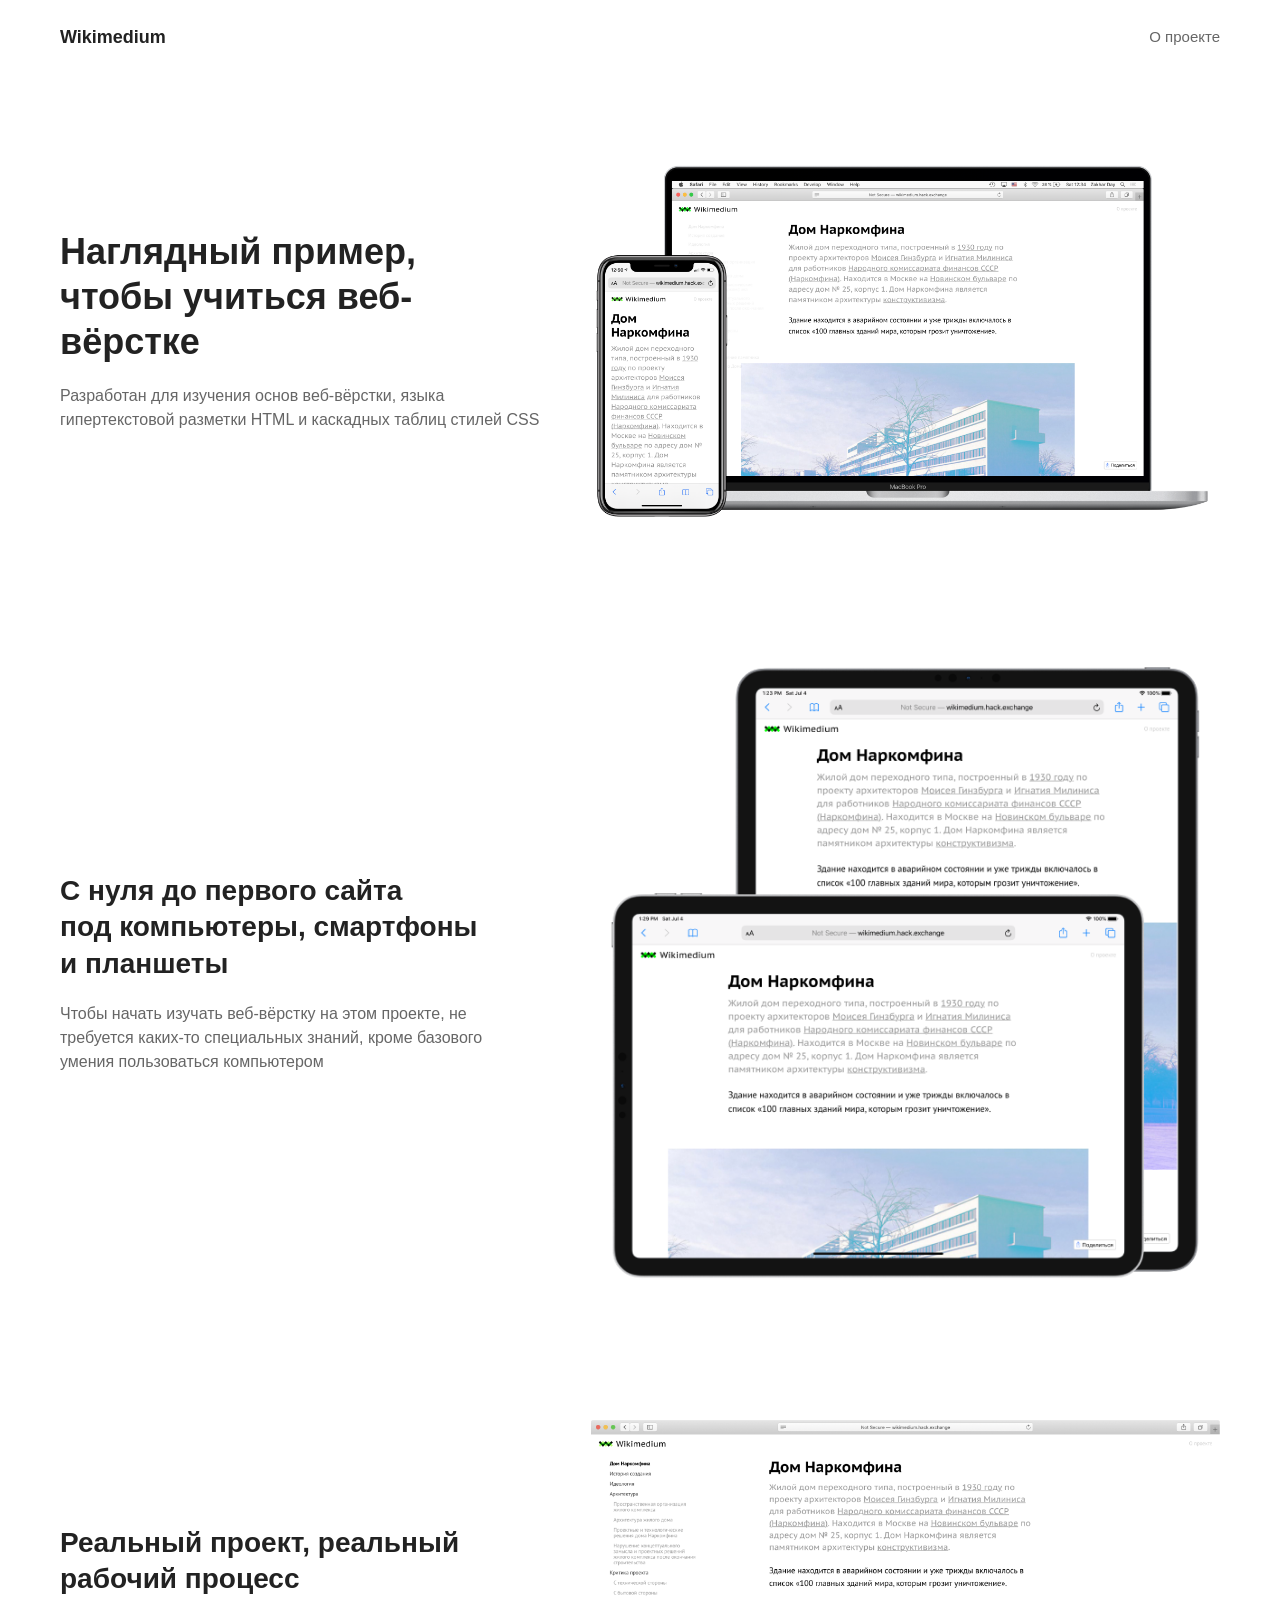
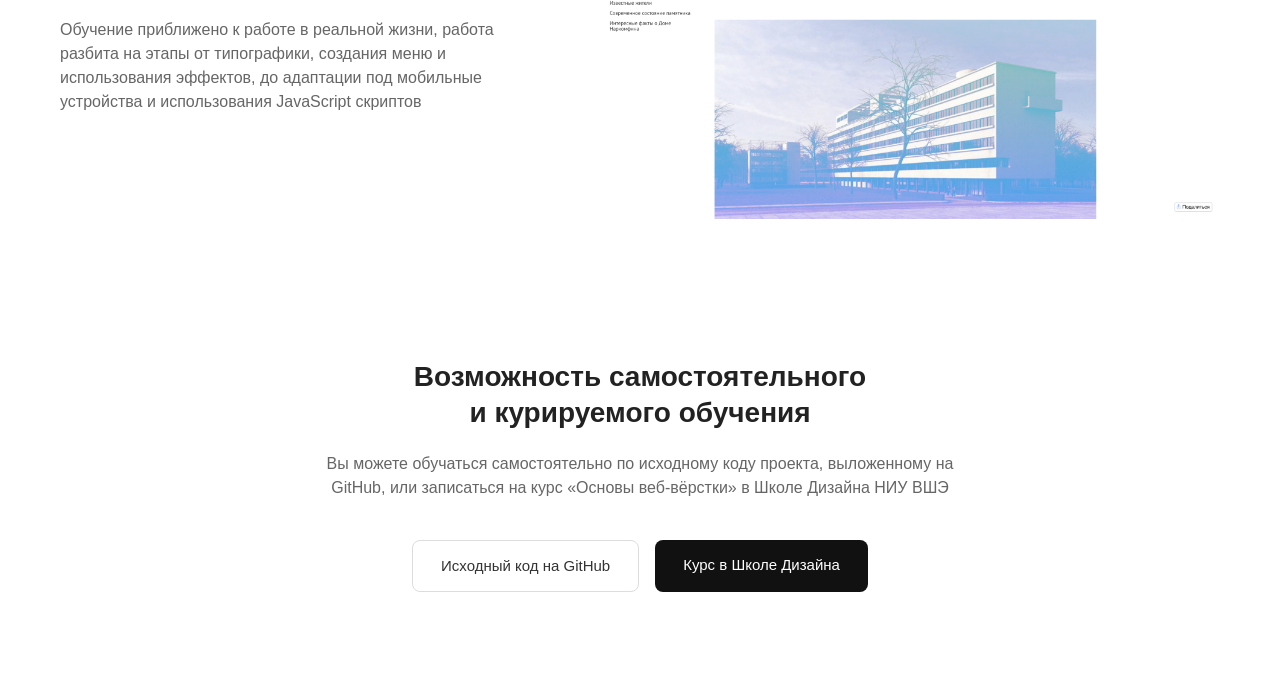
==== Layot/index.html @ 530f814e "Add files via upload" ====
<!DOCTYPE html>
<html lang="en">
<head>
    <meta charset="UTF-8">
    <meta name="viewport" content="width=device-width, initial-scale=1.0">
    <title>Document</title>
    <link rel="stylesheet" href="styles/style.css">
</head>
<body>


<header class="top">
    <div class="logo">Wikimedium</div>
    <a href="#" class="link">О проекте</a>
</header>

<section class="block">
    <div class="text">
        <h1>Наглядный пример,<br>чтобы учиться веб-вёрстке</h1>
        <p>Разработан для изучения основ веб-вёрстки, языка гипертекстовой разметки HTML и каскадных таблиц стилей CSS</p>
    </div>
    <div class="pic">
        <img src="assets/about1.png" alt="Ноутбук и телефон">
    </div>
</section>


<section class="block reverse">
    <div class="pic">
        <img src="assets/about2.png" alt="Планшеты">
    </div>
    <div class="text">
        <h2>С нуля до первого сайта<br>под компьютеры, смартфоны<br>и планшеты</h2>
        <p>Чтобы начать изучать веб-вёрстку на этом проекте, не требуется каких-то специальных знаний, кроме базового умения пользоваться компьютером</p>
    </div>
</section>


<section class="block">
    <div class="text">
        <h2>Реальный проект, реальный<br>рабочий процесс</h2>
        <p>Обучение приближено к работе в реальной жизни, работа разбита на этапы от типографики, создания меню и использования эффектов, до адаптации под мобильные устройства и использования JavaScript скриптов</p>
    </div>
    <div class="pic">
        <img src="assets/about3.png" alt="Браузер">
    </div>
</section>

<section class="bottom">
    <h2>Возможность самостоятельного<br>и курируемого обучения</h2>
    <p>Вы можете обучаться самостоятельно по исходному коду проекта, выложенному на GitHub, или записаться на курс «Основы веб-вёрстки» в Школе Дизайна НИУ ВШЭ</p>
    
    <div class="btns">
        <a href="#" class="btn white">Исходный код на GitHub</a>
        <a href="#" class="btn black">Курс в Школе Дизайна</a>
    </div>
</section>

</body>
</html>
---- Layot/styles/style.css ----
@import url("..styles/ъreset.css");



body {
    margin: 0;
    font-family: Arial, sans-serif;
    background: #fff;
    color: #222;
    line-height: 1.5;
}

a {
    text-decoration: none;
    color: inherit;
}


.top {
    display: flex;
    justify-content: space-between;
    align-items: center;
    max-width: 1200px;
    margin: 0 auto;
    padding: 24px 60px;
}

.logo {
    font-size: 18px;
    font-weight: 600;
}

.link {
    font-size: 15px;
    color: #666;
}


.block {
    display: flex;
    align-items: center;
    justify-content: space-between;
    max-width: 1200px;
    margin: 0 auto;
    padding: 60px;
    gap: 50px;
}


.block.reverse {
    flex-direction: row-reverse;
}

.text {
    width: 42%;
}

.text h1 {
    font-size: 36px;
    font-weight: 600;
    line-height: 1.25;
    margin: 0 0 20px;
}

.text h2 {
    font-size: 28px;
    font-weight: 600;
    line-height: 1.3;
    margin: 0 0 20px;
}

.text p {
    font-size: 16px;
    color: #666;
    margin: 0;
}

.pic {
    width: 55%;
}

.pic img {
    width: 100%;
    height: auto;
    display: block;
}


.bottom {
    text-align: center;
    max-width: 680px;
    margin: 0 auto;
    padding: 80px 20px 100px;
}

.bottom h2 {
    font-size: 28px;
    font-weight: 600;
    line-height: 1.3;
    margin: 0 0 20px;
}

.bottom p {
    font-size: 16px;
    color: #666;
    margin: 0 0 40px;
}

.btns {
    display: flex;
    justify-content: center;
    gap: 16px;
}

.btn {
    display: inline-block;
    padding: 14px 28px;
    border-radius: 8px;
    font-size: 15px;
    font-weight: 500;
}

.btn.white {
    background: #fff;
    border: 1px solid #ddd;
    color: #333;
}

.btn.black {
    background: #111;
    color: #fff;
}
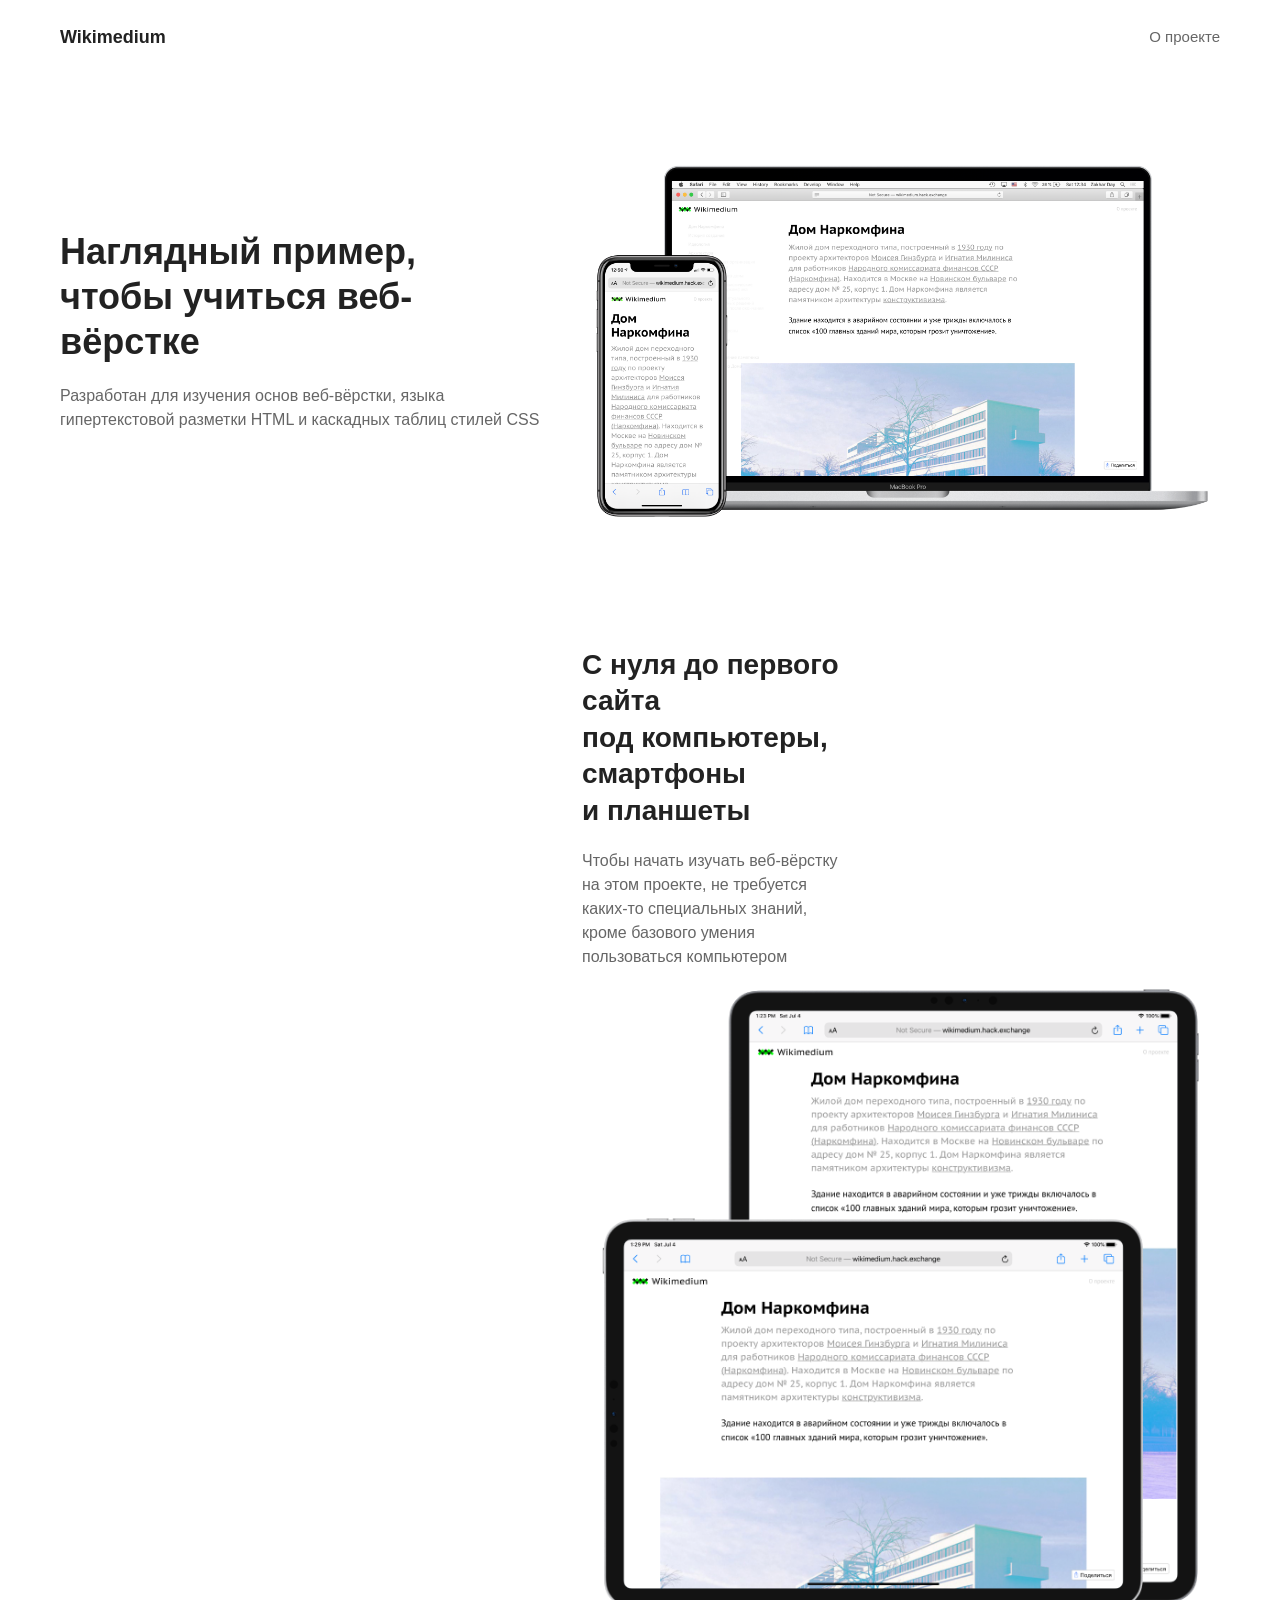
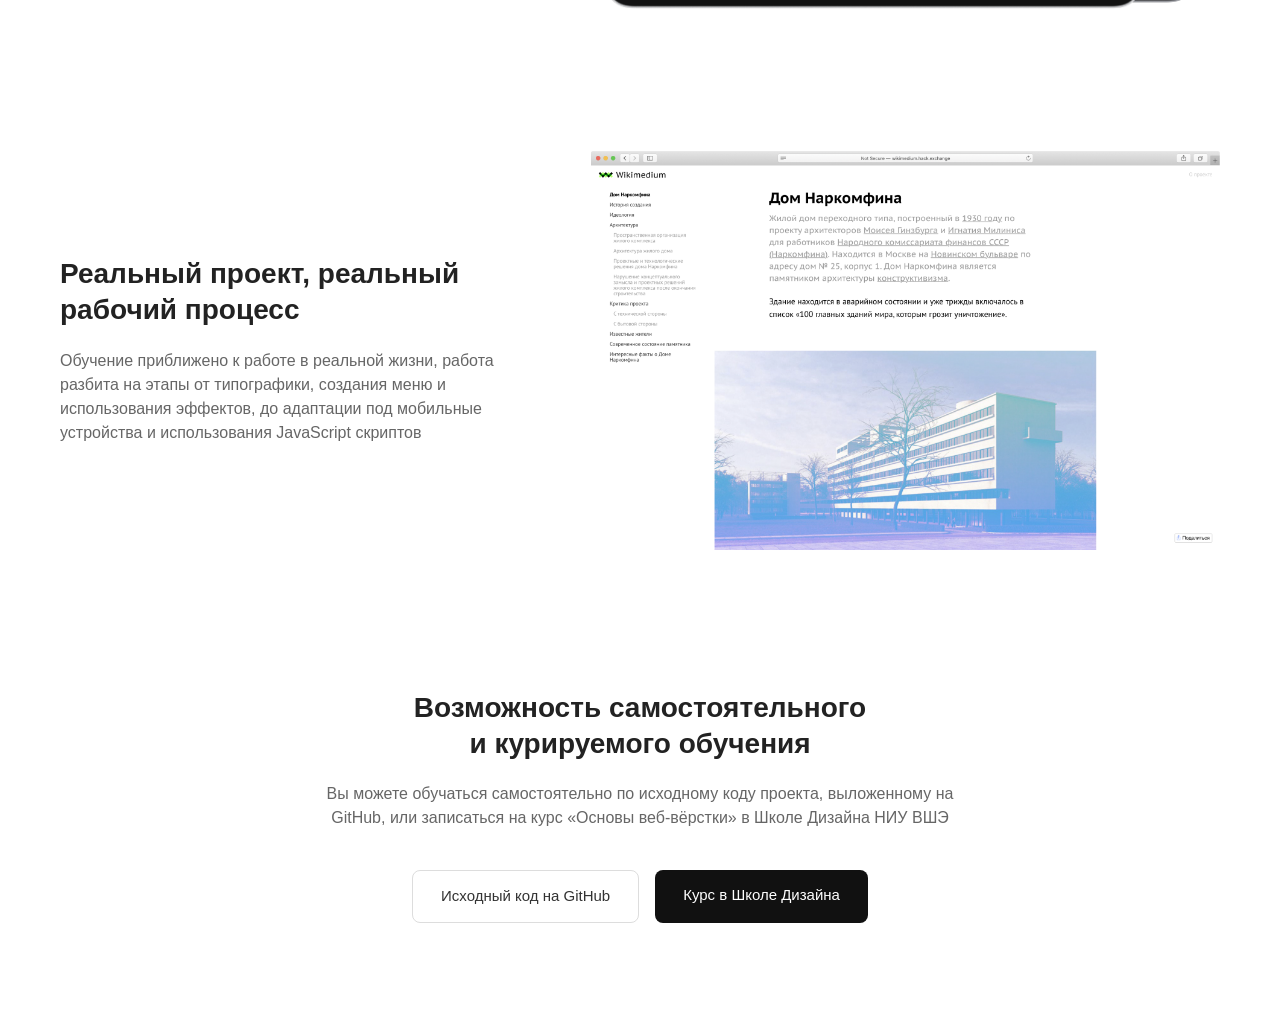
==== commit b93b0bda: "Fix HTML structure and formatting issues" ====
--- a/Layot/index.html
+++ b/Layot/index.html
@@ -27,12 +27,13 @@
 
 <section class="block reverse">
     <div class="pic">
+        <div class="text">
+        <h2>С нуля до первого сайта<br>под компьютеры, смартфоны<br>и планшеты</h2>
+        <p>Чтобы начать изучать веб-вёрстку на этом проекте, не требуется каких-то специальных знаний, кроме базового умения пользоваться компьютером</p>
+        </div>
         <img src="assets/about2.png" alt="Планшеты">
     </div>
-    <div class="text">
-        <h2>С нуля до первого сайта<br>под компьютеры, смартфоны<br>и планшеты</h2>
-        <p>Чтобы начать изучать веб-вёрстку на этом проекте, не требуется каких-то специальных знаний, кроме базового умения пользоваться компьютером</p>
-    </div>
+    
 </section>
 
 
@@ -57,4 +58,4 @@
 </section>
 
 </body>
-</html>+</html>
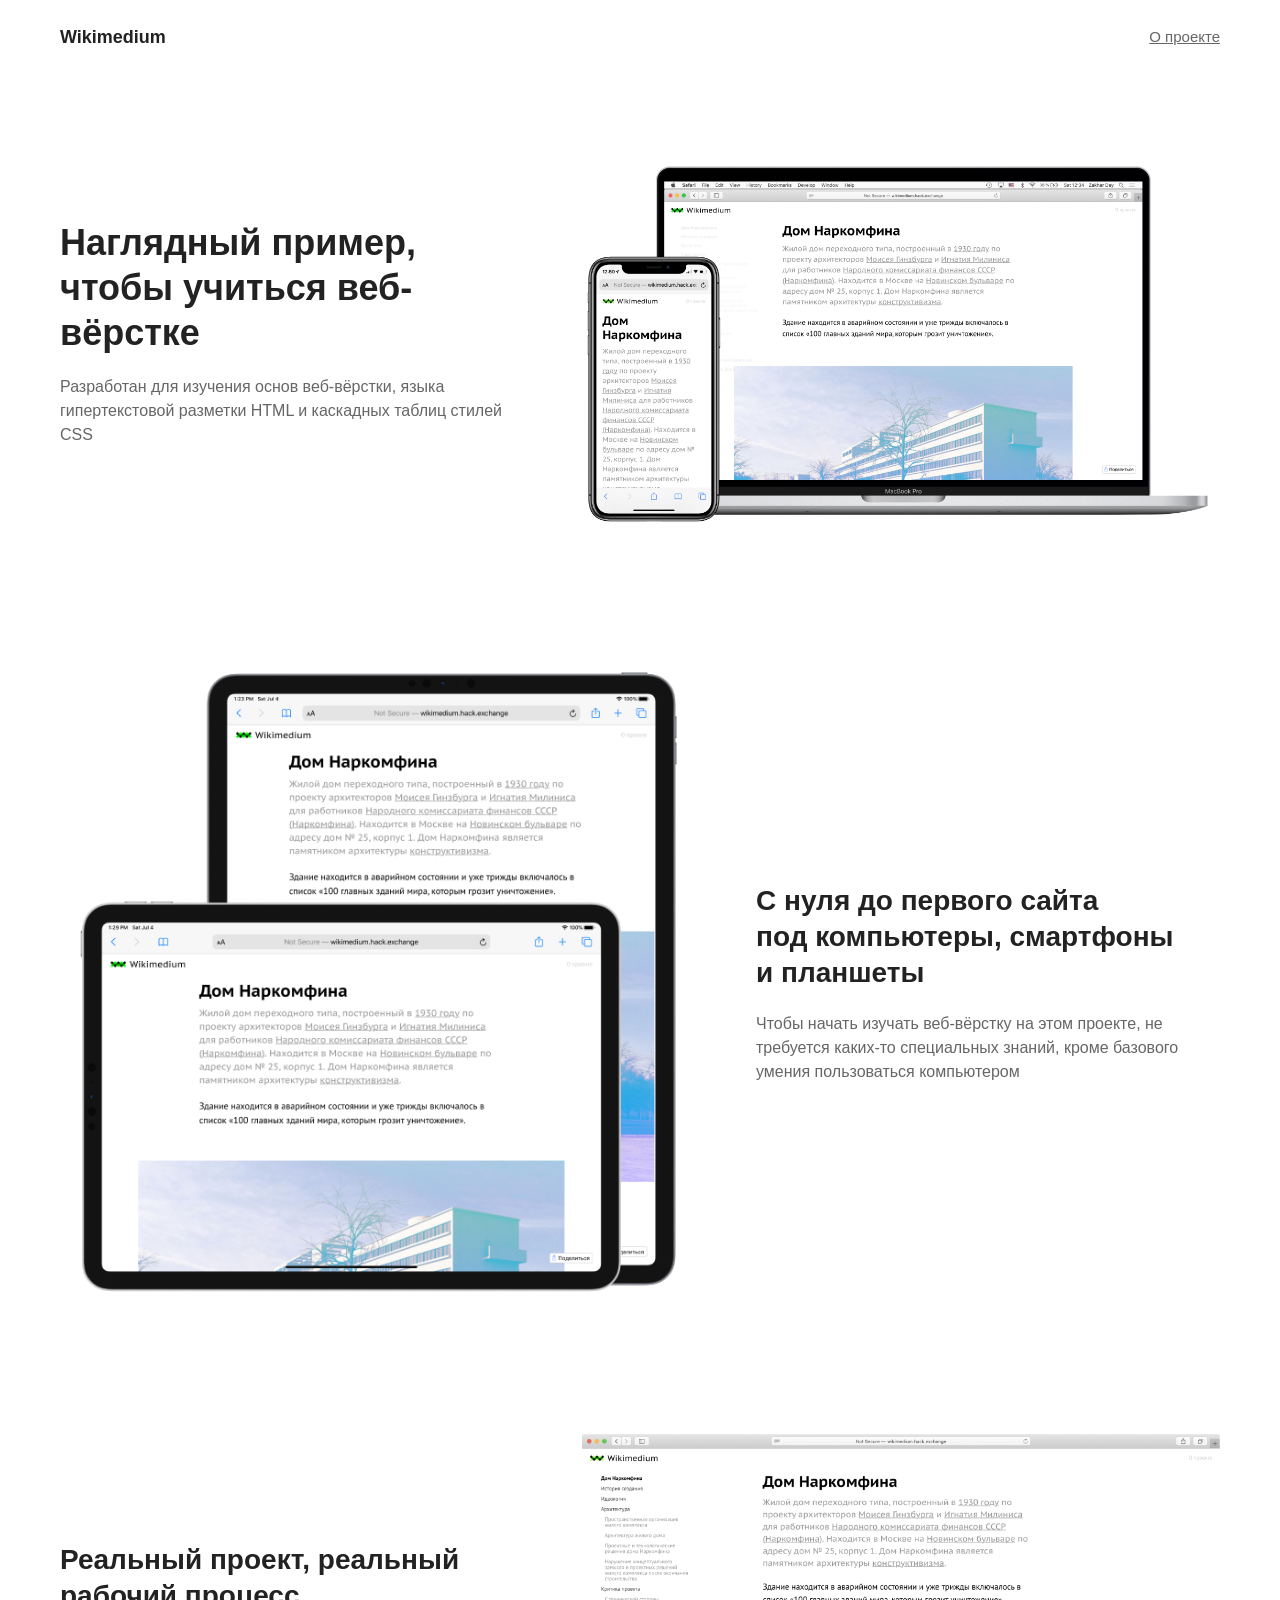
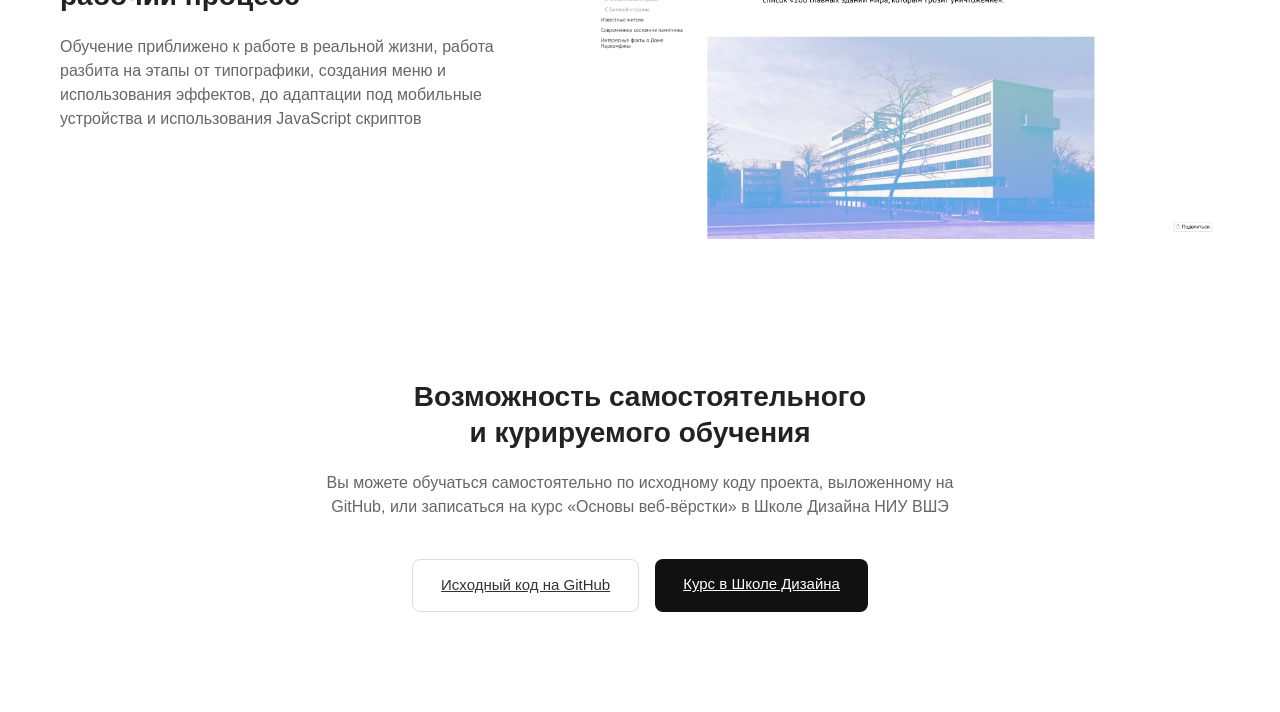
==== commit 8de6b2a7: "Add files via upload" ====
--- a/Layot/index.html
+++ b/Layot/index.html
@@ -27,13 +27,12 @@
 
 <section class="block reverse">
     <div class="pic">
-        <div class="text">
+        <img src="assets/about2.png" alt="Планшеты">
+    </div>
+    <div class="text">
         <h2>С нуля до первого сайта<br>под компьютеры, смартфоны<br>и планшеты</h2>
         <p>Чтобы начать изучать веб-вёрстку на этом проекте, не требуется каких-то специальных знаний, кроме базового умения пользоваться компьютером</p>
-        </div>
-        <img src="assets/about2.png" alt="Планшеты">
     </div>
-    
 </section>
 
 
@@ -58,4 +57,4 @@
 </section>
 
 </body>
-</html>
+</html>
--- a/Layot/styles/style.css
+++ b/Layot/styles/style.css
@@ -10,10 +10,7 @@
     line-height: 1.5;
 }
 
-a {
-    text-decoration: none;
-    color: inherit;
-}
+
 
 
 .top {
@@ -46,13 +43,8 @@
     gap: 50px;
 }
 
-
-.block.reverse {
-    flex-direction: row-reverse;
-}
-
 .text {
-    width: 42%;
+    width: 40%;
 }
 
 .text h1 {
@@ -113,7 +105,7 @@
 }
 
 .btn {
-    display: inline-block;
+    
     padding: 14px 28px;
     border-radius: 8px;
     font-size: 15px;
